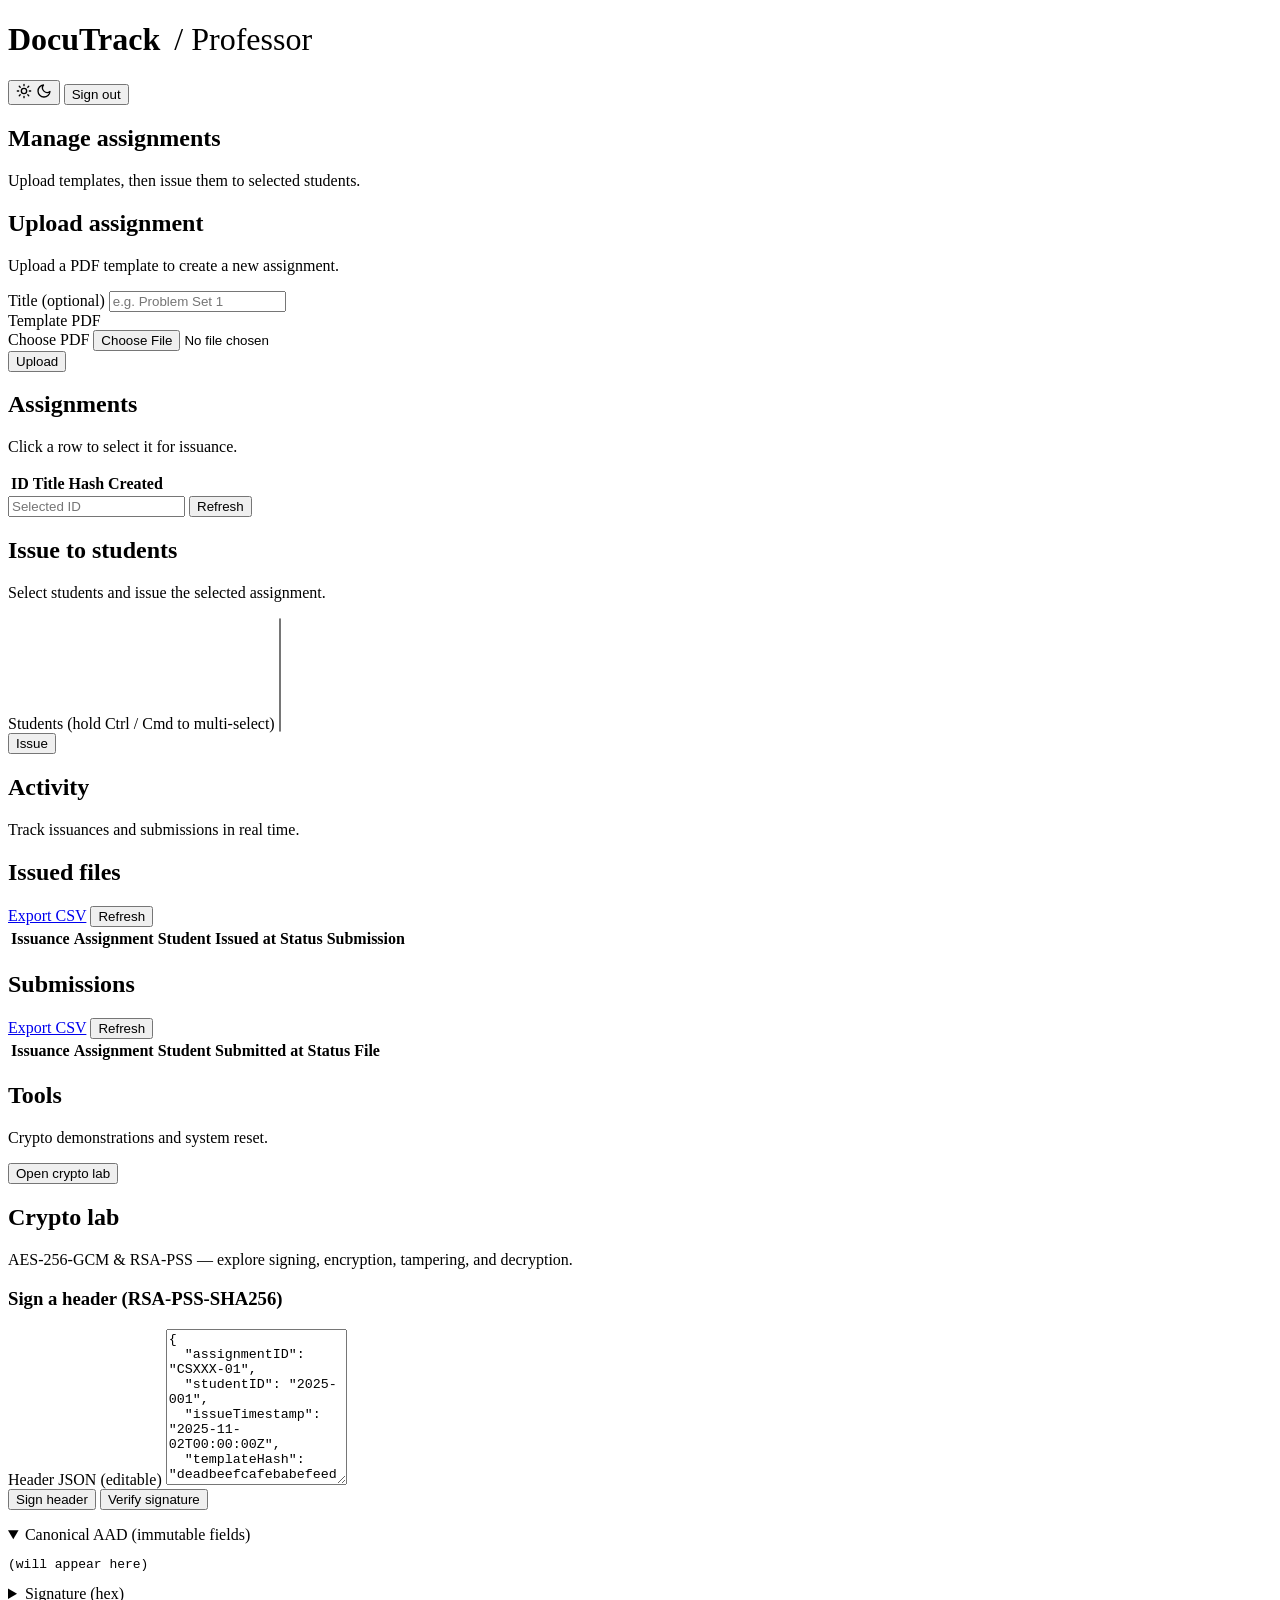
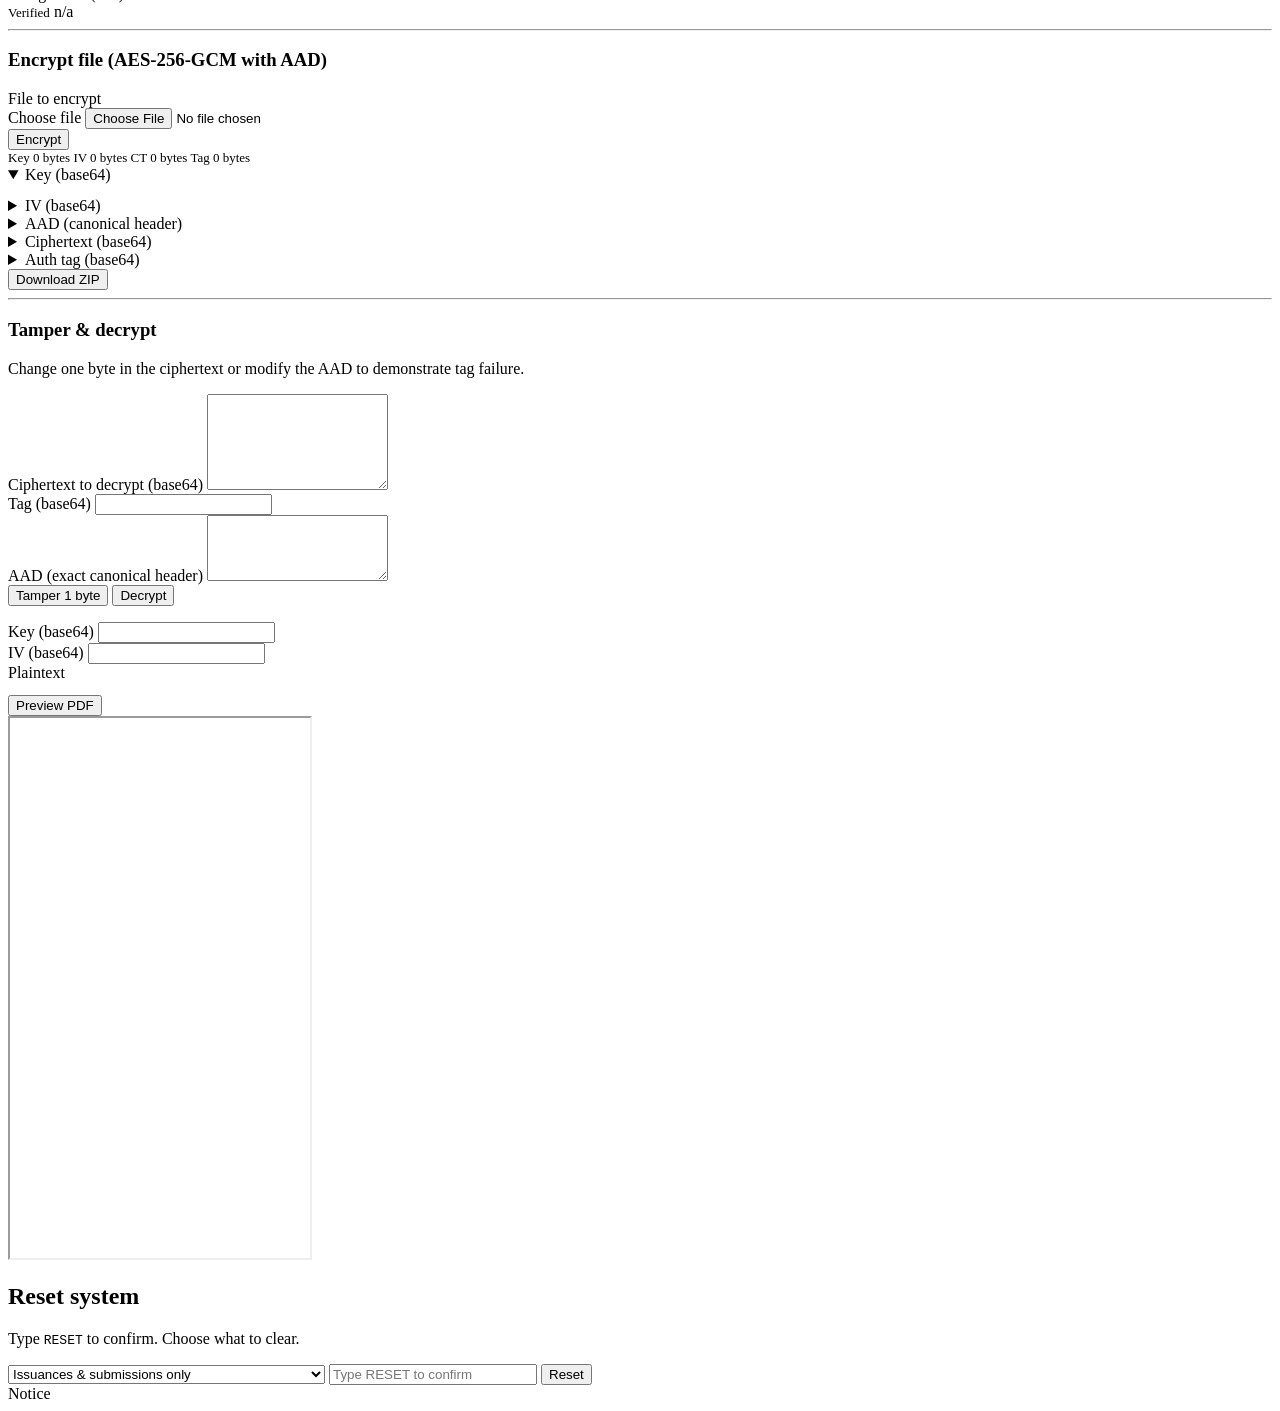
==== web/professor.html @ 0c04eef3 "feat: add web client for professors and students add the landing, login, professor, and student page" ====
<!doctype html>
<html lang="en">
<head>
  <meta charset="utf-8"/>
  <meta name="viewport" content="width=device-width, initial-scale=1"/>
  <title>DocuTrack — Professor</title>
  <script>(function(){try{if(localStorage.getItem('theme')==='light')document.documentElement.setAttribute('data-theme','light');}catch(e){}})();</script>
  <link rel="stylesheet" href="/static/style.css">
</head>
<body>
  <header>
    <h1>DocuTrack <span class="muted" style="font-weight:400; margin-left:6px;">/ Professor</span></h1>
    <div class="space"></div>
    <span class="who" id="profName"></span>
    <button type="button" class="theme-toggle" data-theme-toggle aria-label="Switch to light theme">
      <svg class="icon-sun" width="16" height="16" viewBox="0 0 24 24" aria-hidden="true" fill="none" stroke="currentColor" stroke-width="2" stroke-linecap="round" stroke-linejoin="round">
        <circle cx="12" cy="12" r="4"/>
        <path d="M12 2v2M12 20v2M4.9 4.9l1.4 1.4M17.7 17.7l1.4 1.4M2 12h2M20 12h2M4.9 19.1l1.4-1.4M17.7 6.3l1.4-1.4"/>
      </svg>
      <svg class="icon-moon" width="16" height="16" viewBox="0 0 24 24" aria-hidden="true" fill="none" stroke="currentColor" stroke-width="2" stroke-linecap="round" stroke-linejoin="round">
        <path d="M21 12.8A9 9 0 1 1 11.2 3a7 7 0 0 0 9.8 9.8z"/>
      </svg>
    </button>
    <button id="logoutBtn" class="btn ghost">Sign out</button>
  </header>

  <main class="container">

    <section class="section">
      <header class="section-head">
        <div class="section-head-text">
          <h2 class="section-title">Manage assignments</h2>
          <p class="section-meta">Upload templates, then issue them to selected students.</p>
        </div>
      </header>

      <div class="grid grid-2">
        <section class="card">
          <h2>Upload assignment</h2>
          <p class="sub">Upload a PDF template to create a new assignment.</p>

          <div class="field">
            <label for="title">Title (optional)</label>
            <input type="text" id="title" placeholder="e.g. Problem Set 1"/>
          </div>
          <div class="field">
            <label>Template PDF</label>
            <div class="input-file">
              Choose PDF
              <input type="file" id="templateFile" accept="application/pdf"/>
            </div>
          </div>
          <div class="row">
            <button id="uploadBtn" class="btn">Upload</button>
          </div>
          <div id="uploadStatus" class="submit-status hidden"></div>
        </section>

        <section class="card">
          <h2>Assignments</h2>
          <p class="sub">Click a row to select it for issuance.</p>

          <div class="table-wrap">
            <table class="table" id="assignTable">
              <thead><tr><th>ID</th><th>Title</th><th>Hash</th><th>Created</th></tr></thead>
              <tbody></tbody>
            </table>
          </div>

          <div class="row">
            <input type="number" id="assignmentId" placeholder="Selected ID"/>
            <button id="refreshAssign" class="btn ghost">Refresh</button>
          </div>
        </section>
      </div>

      <section class="card">
        <h2>Issue to students</h2>
        <p class="sub">Select students and issue the selected assignment.</p>

        <div class="field">
          <label for="students">Students <span class="faint">(hold Ctrl / Cmd to multi-select)</span></label>
          <select id="students" multiple size="7"></select>
        </div>
        <div class="row">
          <button id="issueBtn" class="btn">Issue</button>
        </div>
        <div id="issueStatus" class="submit-status hidden"></div>
      </section>
    </section>

    <section class="section">
      <header class="section-head">
        <div class="section-head-text">
          <h2 class="section-title">Activity</h2>
          <p class="section-meta">Track issuances and submissions in real time.</p>
        </div>
      </header>

      <section class="card">
        <h2>Issued files</h2>
        <div class="row">
          <a id="csvIssuances" class="btn ghost" href="#" target="_blank">Export CSV</a>
          <button id="refreshIssued" class="btn ghost">Refresh</button>
        </div>

        <div class="table-wrap">
          <table class="table" id="issuedTable">
            <thead>
              <tr><th>Issuance</th><th>Assignment</th><th>Student</th><th>Issued at</th><th>Status</th><th>Submission</th></tr>
            </thead>
            <tbody></tbody>
          </table>
        </div>
      </section>

      <section class="card">
        <h2>Submissions</h2>
        <div class="row">
          <a id="csvSubs" class="btn ghost" href="#" target="_blank">Export CSV</a>
          <button id="refreshSubs" class="btn ghost">Refresh</button>
        </div>

        <div class="table-wrap">
          <table class="table" id="subsTable">
            <thead>
              <tr><th>Issuance</th><th>Assignment</th><th>Student</th><th>Submitted at</th><th>Status</th><th>File</th></tr>
            </thead>
            <tbody></tbody>
          </table>
        </div>
      </section>
    </section>

    <section class="section muted">
      <header class="section-head">
        <div class="section-head-text">
          <h2 class="section-title">Tools</h2>
          <p class="section-meta">Crypto demonstrations and system reset.</p>
        </div>
        <button class="btn secondary" id="openCryptoLab">Open crypto lab</button>
      </header>

      <section id="cryptoLab" class="card hidden">
      <h2>Crypto lab</h2>
      <p class="sub">AES-256-GCM &amp; RSA-PSS — explore signing, encryption, tampering, and decryption.</p>

      <h3>Sign a header (RSA-PSS-SHA256)</h3>
      <div class="grid grid-2">
        <div>
          <div class="field">
            <label>Header JSON (editable)</label>
            <textarea id="lab_hdr" rows="10" class="lab-input">
{
  "assignmentID": "CSXXX-01",
  "studentID": "2025-001",
  "issueTimestamp": "2025-11-02T00:00:00Z",
  "templateHash": "deadbeefcafebabefeedface1234567890abcdef",
  "algorithm": "AES-256-GCM + RSA-PSS-SHA256"
}
            </textarea>
          </div>
          <div class="row">
            <button class="btn" id="lab_btnSign">Sign header</button>
            <button class="btn ghost" id="lab_btnVerify">Verify signature</button>
          </div>
          <p id="lab_signMsg" class="muted mt-6"></p>
        </div>
        <div>
          <details open>
            <summary>Canonical AAD (immutable fields)</summary>
            <pre id="lab_aad" class="lab-pre pre-clip">(will appear here)</pre>
          </details>
          <details>
            <summary>Signature (hex)</summary>
            <pre id="lab_sig" class="lab-pre pre-clip">(will appear here)</pre>
          </details>
          <div class="mt-12 row">
            <span class="muted" style="font-size:13px;">Verified</span>
            <span id="lab_verified" class="badge">n/a</span>
          </div>
        </div>
      </div>

      <hr class="lab-hr"/>

      <h3>Encrypt file (AES-256-GCM with AAD)</h3>
      <div class="grid grid-2">
        <div>
          <div class="field">
            <label>File to encrypt</label>
            <div class="input-file">
              Choose file
              <input id="lab_file" type="file"/>
            </div>
          </div>
          <div class="row">
            <button class="btn" id="lab_btnEncrypt">Encrypt</button>
          </div>
          <div class="row mt-12" style="font-size:13px;">
            <span class="muted">Key</span> <span id="lab_keyLen" class="badge">0 bytes</span>
            <span class="muted">IV</span>  <span id="lab_ivLen"  class="badge">0 bytes</span>
            <span class="muted">CT</span>  <span id="lab_ctLen"  class="badge">0 bytes</span>
            <span class="muted">Tag</span> <span id="lab_tagLen" class="badge">0 bytes</span>
          </div>
        </div>
        <div>
          <details open>
            <summary>Key (base64)</summary>
            <pre id="lab_key" class="lab-pre pre-clip"></pre>
          </details>
          <details>
            <summary>IV (base64)</summary>
            <pre id="lab_iv" class="lab-pre pre-clip"></pre>
          </details>
          <details>
            <summary>AAD (canonical header)</summary>
            <pre id="lab_aad2" class="lab-pre pre-clip"></pre>
          </details>
        </div>
      </div>

      <div class="grid grid-2 mt-12">
        <details>
          <summary>Ciphertext (base64)</summary>
          <pre id="lab_ct" class="lab-pre pre-clip"></pre>
        </details>
        <details>
          <summary>Auth tag (base64)</summary>
          <pre id="lab_tag" class="lab-pre pre-clip"></pre>
        </details>
      </div>

      <div class="row mt-12">
        <button class="btn ghost" id="lab_btnDownloadZip">Download ZIP</button>
        <span id="lab_zipInfo" class="muted" style="font-size:13px;"></span>
      </div>

      <hr class="lab-hr"/>

      <h3>Tamper &amp; decrypt</h3>
      <p class="sub">Change one byte in the ciphertext or modify the AAD to demonstrate tag failure.</p>
      <div class="grid grid-2">
        <div>
          <div class="field">
            <label>Ciphertext to decrypt (base64)</label>
            <textarea id="lab_ctIn" rows="6" class="lab-input"></textarea>
          </div>
          <div class="field">
            <label>Tag (base64)</label>
            <input id="lab_tagIn" class="lab-input"/>
          </div>
          <div class="field">
            <label>AAD (exact canonical header)</label>
            <textarea id="lab_aadIn" rows="4" class="lab-input"></textarea>
          </div>
          <div class="row">
            <button class="btn warn" id="lab_btnTamper">Tamper 1 byte</button>
            <button class="btn" id="lab_btnDecrypt">Decrypt</button>
          </div>
          <p id="lab_decMsg" class="mt-6"></p>
        </div>
        <div>
          <div class="field">
            <label>Key (base64)</label>
            <input id="lab_keyIn" class="lab-input"/>
          </div>
          <div class="field">
            <label>IV (base64)</label>
            <input id="lab_ivIn" class="lab-input"/>
          </div>
          <div class="field">
            <label>Plaintext</label>
            <pre id="lab_pt" class="lab-pre"></pre>
          </div>
          <div class="row">
            <button class="btn ghost" id="lab_btnPreview">Preview PDF</button>
          </div>
          <iframe id="lab_preview" class="viewer mt-12" style="height: 60vh;"></iframe>
        </div>
      </div>
    </section>

      <section class="card" id="resetCard">
        <h2>Reset system</h2>
        <p class="sub">Type <code>RESET</code> to confirm. Choose what to clear.</p>

        <div class="row">
          <select id="resetScope" style="flex:1; min-width: 260px;">
            <option value="issuances" selected>Issuances &amp; submissions only</option>
            <option value="all">Everything (also deletes assignments / templates)</option>
          </select>
          <input id="resetConfirm" placeholder="Type RESET to confirm" style="flex:1; min-width: 200px;"/>
          <button id="resetBtn" class="btn danger">Reset</button>
        </div>
        <div id="resetStatus" class="submit-status hidden"></div>
      </section>
    </section>

  </main>

  <div id="toast" class="toast hide">
    <div class="title">Notice</div>
    <div class="msg" id="toastMsg"></div>
  </div>

  <script src="/static/script.js"></script>
  <script>
    ensureAuth('professor');
    document.getElementById('profName').textContent = localStorage.getItem('name') || '';
    document.getElementById('logoutBtn').onclick = logout;

    function toast(msg){
      const t = document.getElementById('toast');
      document.getElementById('toastMsg').textContent = msg;
      t.classList.remove('hide');
      setTimeout(()=>t.classList.add('hide'), 2400);
    }

    /* ===== Upload ===== */
    document.getElementById('uploadBtn').onclick = async ()=>{
      const fd = new FormData();
      fd.append('title', document.getElementById('title').value || '');
      const file = document.getElementById('templateFile').files[0];
      if(!file){ toast('Pick a PDF first.'); return; }
      fd.append('file', file);

      const url = new URL('/prof/assignments/upload', window.location.origin);
      const res = await fetch(url, { method:'POST', headers: authHeaders(), body: fd });
      const data = await res.json();
      const box = document.getElementById('uploadStatus');
      box.className = 'submit-status';

      if (res.ok) {
        box.classList.add('submit-ok');
        box.innerHTML = `Assignment uploaded — <strong>${escapeHtml(data.title)}</strong> (#${escapeHtml(data.assignment_id)})`;
      } else {
        box.classList.add('submit-bad');
        box.textContent = 'Upload failed.';
      }
      box.classList.remove('hidden');
      if(res.ok){ toast('Assignment uploaded.'); loadAssignments(); }
    };

    /* ===== Load Assignments ===== */
    async function loadAssignments(){
      const rows = await api('/prof/assignments');
      const tb = document.querySelector('#assignTable tbody');
      tb.innerHTML = '';
      if (!rows.length) {
        tb.innerHTML = `<tr><td colspan="4" class="table-empty">No assignments yet.</td></tr>`;
        return;
      }
      rows.forEach(r=>{
        const tr = document.createElement('tr');
        tr.innerHTML = `<td>${escapeHtml(r.id)}</td><td>${escapeHtml(r.title)}</td><td class="mono muted">${escapeHtml(r.template_hash.slice(0,16))}…</td><td>${escapeHtml(prettyTime(r.created_at))}</td>`;
        tr.style.cursor = 'pointer';
        tr.onclick = ()=>{ document.getElementById('assignmentId').value = r.id; toast('Selected assignment #' + r.id); };
        tb.appendChild(tr);
      });
    }
    document.getElementById('refreshAssign').onclick = loadAssignments;
    loadAssignments();

    /* ===== Students list ===== */
    async function loadStudents(){
      const s = document.getElementById('students');
      const rows = await api('/users/students');
      s.innerHTML = '';
      rows.forEach(u=>{
        const opt = document.createElement('option');
        opt.value = u.id; opt.textContent = `${u.name} — ${u.email}`;
        s.appendChild(opt);
      });
    }
    loadStudents();

    /* ===== Issue ===== */
    document.getElementById('issueBtn').onclick = async ()=>{
      const aid = Number(document.getElementById('assignmentId').value);
      const ids = [...document.getElementById('students').options].filter(o=>o.selected).map(o=>Number(o.value));
      if(!aid || !ids.length){ toast('Pick assignment and at least one student.'); return; }
      const res = await api('/prof/assignments/issue', 'POST', { assignment_id: aid, student_ids: ids });
      const box = document.getElementById('issueStatus');
      box.className = 'submit-status submit-ok';
      box.innerHTML = `Issued assignment #${aid} to ${ids.length} student${ids.length === 1 ? '' : 's'}.`;
      box.classList.remove('hidden');
      toast(`Issued to ${ids.length} student(s).`);
      loadIssued();
    };

    /* ===== Badge helper ===== */
    function badge(status){
      const s = (status||'').toLowerCase();
      const cls = {issued:'issued',downloaded:'downloaded',decrypted:'decrypted',submitted:'submitted',tampered:'tampered'}[s] || 'issued';
      return `<span class="badge ${cls}">${status}</span>`;
    }

    /* ===== Issuances ===== */
    async function loadIssued(){
      const rows = await api('/prof/issuances');
      const tb = document.querySelector('#issuedTable tbody');
      tb.innerHTML = '';
      if (!rows.length) {
        tb.innerHTML = `<tr><td colspan="6" class="table-empty">No issuances yet.</td></tr>`;
      } else {
        rows.forEach(r=>{
          const sub = r.submission || {};
          tb.innerHTML += `
            <tr>
              <td>${escapeHtml(r.issuance_id)}</td>
              <td>#${escapeHtml(r.assignment_id)} — ${escapeHtml(r.assignment_title)}</td>
              <td>${escapeHtml(r.student.name)}<span class="secondary-text">${escapeHtml(r.student.email)}</span></td>
              <td>${escapeHtml(prettyTime(r.issued_at))}</td>
              <td>${badge(r.status)}</td>
              <td>${sub.status ? badge(sub.status) : '—'}${sub.submitted_at ? `<span class="secondary-text">${escapeHtml(prettyTime(sub.submitted_at))}</span>` : ''}</td>
            </tr>`;
        });
      }
      const token = localStorage.getItem('token')||'';
      document.getElementById('csvIssuances').href = makeUrl('/prof/issuances/csv') + '?token=' + encodeURIComponent(token);
    }
    document.getElementById('refreshIssued').onclick = loadIssued;
    loadIssued();

    /* ===== Submissions ===== */
    async function loadSubs(){
      const rows = await api('/prof/submissions');
      const tb = document.querySelector('#subsTable tbody');
      tb.innerHTML = '';
      if (!rows.length) {
        tb.innerHTML = `<tr><td colspan="6" class="table-empty">No submissions yet.</td></tr>`;
      } else {
        rows.forEach(r=>{
          tb.innerHTML += `
            <tr>
              <td>${escapeHtml(r.issuance_id || '—')}</td>
              <td>#${escapeHtml(r.assignment_id || '—')} — ${escapeHtml(r.assignment_title || '—')}</td>
              <td>${escapeHtml(r.student.name)}<span class="secondary-text">${escapeHtml(r.student.email)}</span></td>
              <td>${escapeHtml(prettyTime(r.submitted_at))}</td>
              <td>${badge(r.status)}</td>
              <td>${escapeHtml(r.file || '—')}</td>
            </tr>`;
        });
      }
      const token = localStorage.getItem('token')||'';
      document.getElementById('csvSubs').href = makeUrl('/prof/submissions/csv') + '?token=' + encodeURIComponent(token);
    }
    document.getElementById('refreshSubs').onclick = loadSubs;
    loadSubs();

    /* ===== Reset ===== */
    document.getElementById('resetBtn').onclick = async () => {
      const scope = document.getElementById('resetScope').value;
      const confirmTxt = document.getElementById('resetConfirm').value.trim();
      const box = document.getElementById('resetStatus');
      if (confirmTxt !== 'RESET') { alert('Please type RESET to confirm.'); return; }

      const resetBtn = document.getElementById('resetBtn');
      resetBtn.disabled = true;
      box.className = 'submit-status';
      box.textContent = 'Resetting system…';
      box.classList.remove('hidden');

      try {
        const token = localStorage.getItem('token') || '';
        const res = await fetch(makeUrl('/admin/reset') + '?token=' + encodeURIComponent(token), {
          method: 'POST',
          headers: { 'Content-Type': 'application/json' },
          body: JSON.stringify({ confirm: 'RESET', scope })
        });
        if (res.ok) { box.classList.add('submit-ok'); box.textContent = 'System reset completed.'; }
        else         { box.classList.add('submit-bad'); box.textContent = 'System reset failed.'; }
      } catch (e) {
        box.classList.add('submit-bad');
        box.textContent = 'Reset error: ' + (e?.message || 'Unknown error');
      } finally {
        resetBtn.disabled = false;
      }
    };

    /* ===== Crypto Lab toggle ===== */
    window.addEventListener('DOMContentLoaded', () => {
      const btn = document.getElementById('openCryptoLab');
      const lab = document.getElementById('cryptoLab');
      if (btn && lab) {
        btn.addEventListener('click', () => {
          lab.classList.toggle('hidden');
          btn.textContent = lab.classList.contains('hidden') ? 'Open crypto lab' : 'Close crypto lab';
          if (!lab.classList.contains('hidden')) lab.scrollIntoView({ behavior:'smooth', block:'start' });
        });
      }
    });

    /* ===== Crypto Lab logic ===== */
    const LAB = { lastPreviewUrl: null, ptB64: null };
    function revokePreviewUrl(){ if (LAB.lastPreviewUrl){ URL.revokeObjectURL(LAB.lastPreviewUrl); LAB.lastPreviewUrl = null; } }
    window.addEventListener('beforeunload', revokePreviewUrl);

    function b64ByteLen(b64){ const pad = b64.endsWith('==') ? 2 : b64.endsWith('=') ? 1 : 0; return Math.floor(b64.length * 3/4) - pad; }
    const $ = id => document.getElementById(id);
    function setText(id, txt=""){ const el=$(id); if(el) el.textContent = txt ?? ""; }
    const b64ToBytes = b64 => Uint8Array.from(atob(b64), c => c.charCodeAt(0));
    const bytesToB64 = u8 => { let s=""; u8.forEach(b=>s+=String.fromCharCode(b)); return btoa(s); };
    const tamperB64  = b64 => { const a=b64ToBytes(b64); if(a.length) a[0]^=1; return bytesToB64(a); };

    $('lab_btnSign')?.addEventListener('click', async ()=>{
      const fd = new FormData(); fd.append('header_json', $('lab_hdr').value);
      const r = await fetch('/api/demo/sign-header', { method:'POST', headers: authHeaders(), body:fd });
      const j = await r.json();
      setText('lab_aad', j.canonicalAAD); setText('lab_sig', j.signatureHex);
      $('lab_verified').textContent = j.verified ? 'true' : 'false';
      $('lab_verified').className = j.verified ? 'badge ok' : 'badge bad';
      setText('lab_signMsg', 'Header signed using RSA-PSS (SHA-256).');
    });

    $('lab_btnVerify')?.addEventListener('click', async ()=>{
      const sigHex = $('lab_sig').textContent.trim();
      if (!sigHex || sigHex.startsWith('(will appear here)')) {
        $('lab_signMsg').textContent = 'Sign the header first.';
        $('lab_verified').textContent = 'false'; $('lab_verified').className = 'badge bad'; return;
      }
      const fd = new FormData(); fd.append('header_json', $('lab_hdr').value); fd.append('signatureHex', sigHex);
      try {
        const r = await fetch('/api/demo/verify-header', { method:'POST', headers: authHeaders(), body:fd });
        const j = await r.json();
        $('lab_aad').textContent = j.canonicalAAD || '(no AAD)';
        $('lab_verified').textContent = j.verified ? 'true' : 'false';
        $('lab_verified').className = j.verified ? 'badge ok' : 'badge bad';
        $('lab_signMsg').textContent = 'Verification complete.';
      } catch { $('lab_signMsg').textContent = 'Verification failed.'; $('lab_verified').textContent = 'false'; $('lab_verified').className = 'badge bad'; }
    });

    let lab_lastZipB64 = null;

    $('lab_btnEncrypt')?.addEventListener('click', async ()=>{
      const f = $('lab_file').files[0]; if(!f){ alert('Choose a file'); return; }
      $('lab_btnEncrypt').disabled = true;
      try {
        const fd = new FormData(); fd.append('header_json', $('lab_hdr').value); fd.append('file', f);
        const r = await fetch('/api/demo/aes-gcm-encrypt', { method:'POST', headers: authHeaders(), body:fd });
        if(!r.ok){ alert('Encrypt failed'); return; }
        const j = await r.json();
        $('lab_key').textContent  = clip(j.keyB64);  $('lab_iv').textContent   = clip(j.ivB64);
        $('lab_aad2').textContent = j.aad || '';       $('lab_ct').textContent   = clip(j.ciphertextB64, 512);
        $('lab_tag').textContent  = clip(j.tagB64);
        $('lab_keyLen').textContent = b64ByteLen(j.keyB64) + ' bytes';  $('lab_ivLen').textContent  = b64ByteLen(j.ivB64) + ' bytes';
        $('lab_ctLen').textContent  = b64ByteLen(j.ciphertextB64) + ' bytes'; $('lab_tagLen').textContent = b64ByteLen(j.tagB64) + ' bytes';
        $('lab_zipInfo').textContent = `Built ZIP for ${j.fileName} (${j.fileSize} bytes).`;
        lab_lastZipB64 = j.zipB64;
        $('lab_keyIn').value = j.keyB64; $('lab_ivIn').value  = j.ivB64;
        $('lab_ctIn').value  = j.ciphertextB64; $('lab_tagIn').value = j.tagB64; $('lab_aadIn').value = j.aad;
        LAB.ptB64 = null; revokePreviewUrl();
        $('lab_pt').textContent = ''; $('lab_preview').src = 'about:blank';
      } finally { $('lab_btnEncrypt').disabled = false; }
    });

    $('lab_btnDownloadZip')?.addEventListener('click', ()=>{
      if(!lab_lastZipB64){ alert('Encrypt first.'); return; }
      const blob = new Blob([Uint8Array.from(atob(lab_lastZipB64),(c)=>c.charCodeAt(0))], {type:'application/zip'});
      const url = URL.createObjectURL(blob);
      const a = document.createElement('a'); a.href = url; a.download = 'CryptoLab.zip'; a.click();
      setTimeout(()=>URL.revokeObjectURL(url), 500);
    });

    $('lab_btnTamper')?.addEventListener('click', ()=>{
      if(!$('lab_ctIn').value){ alert('Nothing to tamper.'); return; }
      $('lab_ctIn').value = tamperB64($('lab_ctIn').value);
      $('lab_decMsg').innerHTML = '<span class="ok">Tampered 1 byte in ciphertext.</span>';
    });

    $('lab_btnDecrypt')?.addEventListener('click', async ()=>{
      const fd = new FormData();
      fd.append('keyB64', $('lab_keyIn').value.trim()); fd.append('ivB64', $('lab_ivIn').value.trim());
      fd.append('aad', $('lab_aadIn').value); fd.append('ciphertextB64', $('lab_ctIn').value.trim());
      fd.append('tagB64', $('lab_tagIn').value.trim());
      const r = await fetch('/api/demo/aes-gcm-decrypt', { method:'POST', headers: authHeaders(), body:fd });
      if(!r.ok){
        let t = 'Decryption failed';
        try { const j = await r.json(); t = j.detail || t; } catch {}
        $('lab_decMsg').innerHTML = `<span class="bad">${t}</span>`;
        LAB.ptB64 = null; revokePreviewUrl(); $('lab_pt').textContent = ''; $('lab_preview').src = 'about:blank'; return;
      }
      const j = await r.json(); LAB.ptB64 = j.plaintextB64;
      $('lab_decMsg').innerHTML = `<span class="ok">Decryption OK.</span> Plaintext: ${j.plaintextSize} bytes.`;
      $('lab_pt').textContent = `(PDF plaintext in memory — ${j.plaintextSize} bytes)`;
    });

    $('lab_btnPreview')?.addEventListener('click', ()=>{
      if (!LAB.ptB64) { $('lab_decMsg').innerHTML = '<span class="bad">Decrypt first.</span>'; return; }
      revokePreviewUrl();
      const bin = atob(LAB.ptB64); const u8 = new Uint8Array(bin.length);
      for(let i=0;i<bin.length;i++) u8[i]=bin.charCodeAt(i);
      const blob = new Blob([u8],{type:'application/pdf'});
      LAB.lastPreviewUrl = URL.createObjectURL(blob);
      $('lab_preview').src = LAB.lastPreviewUrl;
    });
  </script>
</body>
</html>
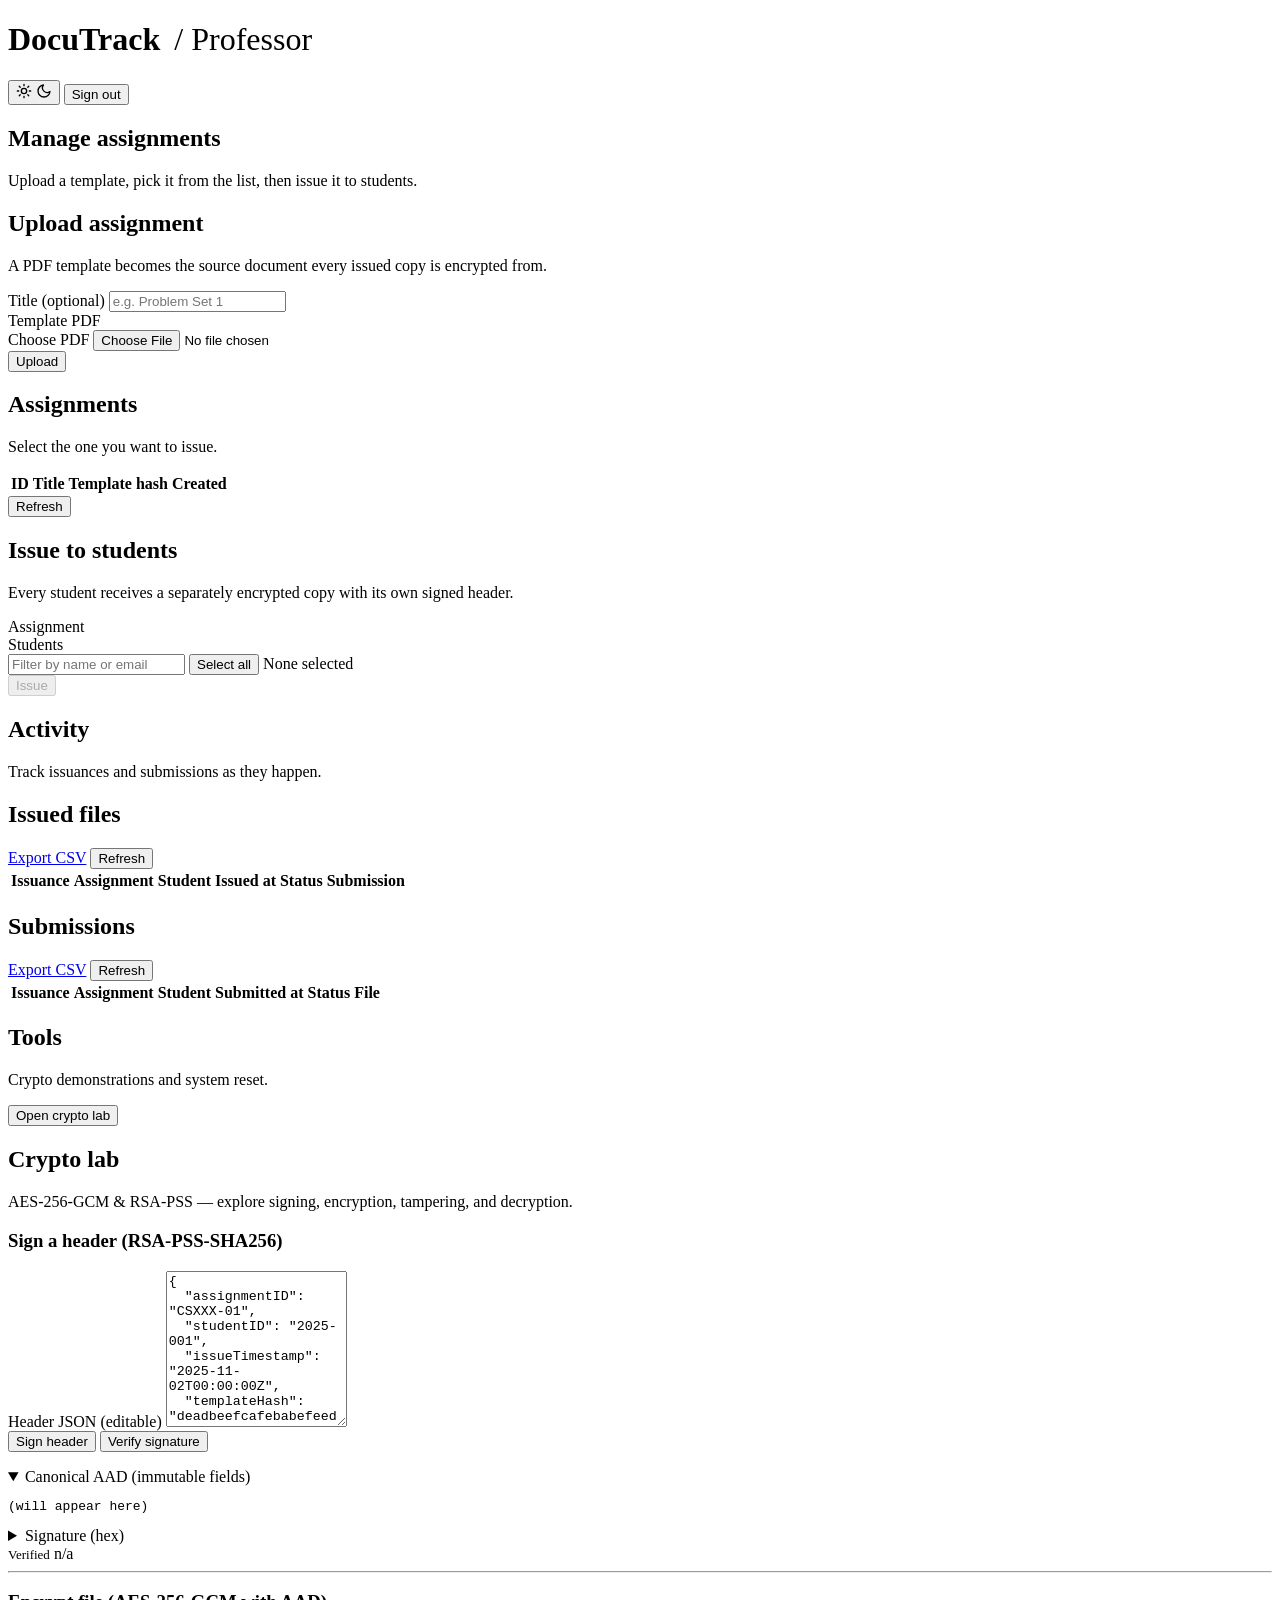
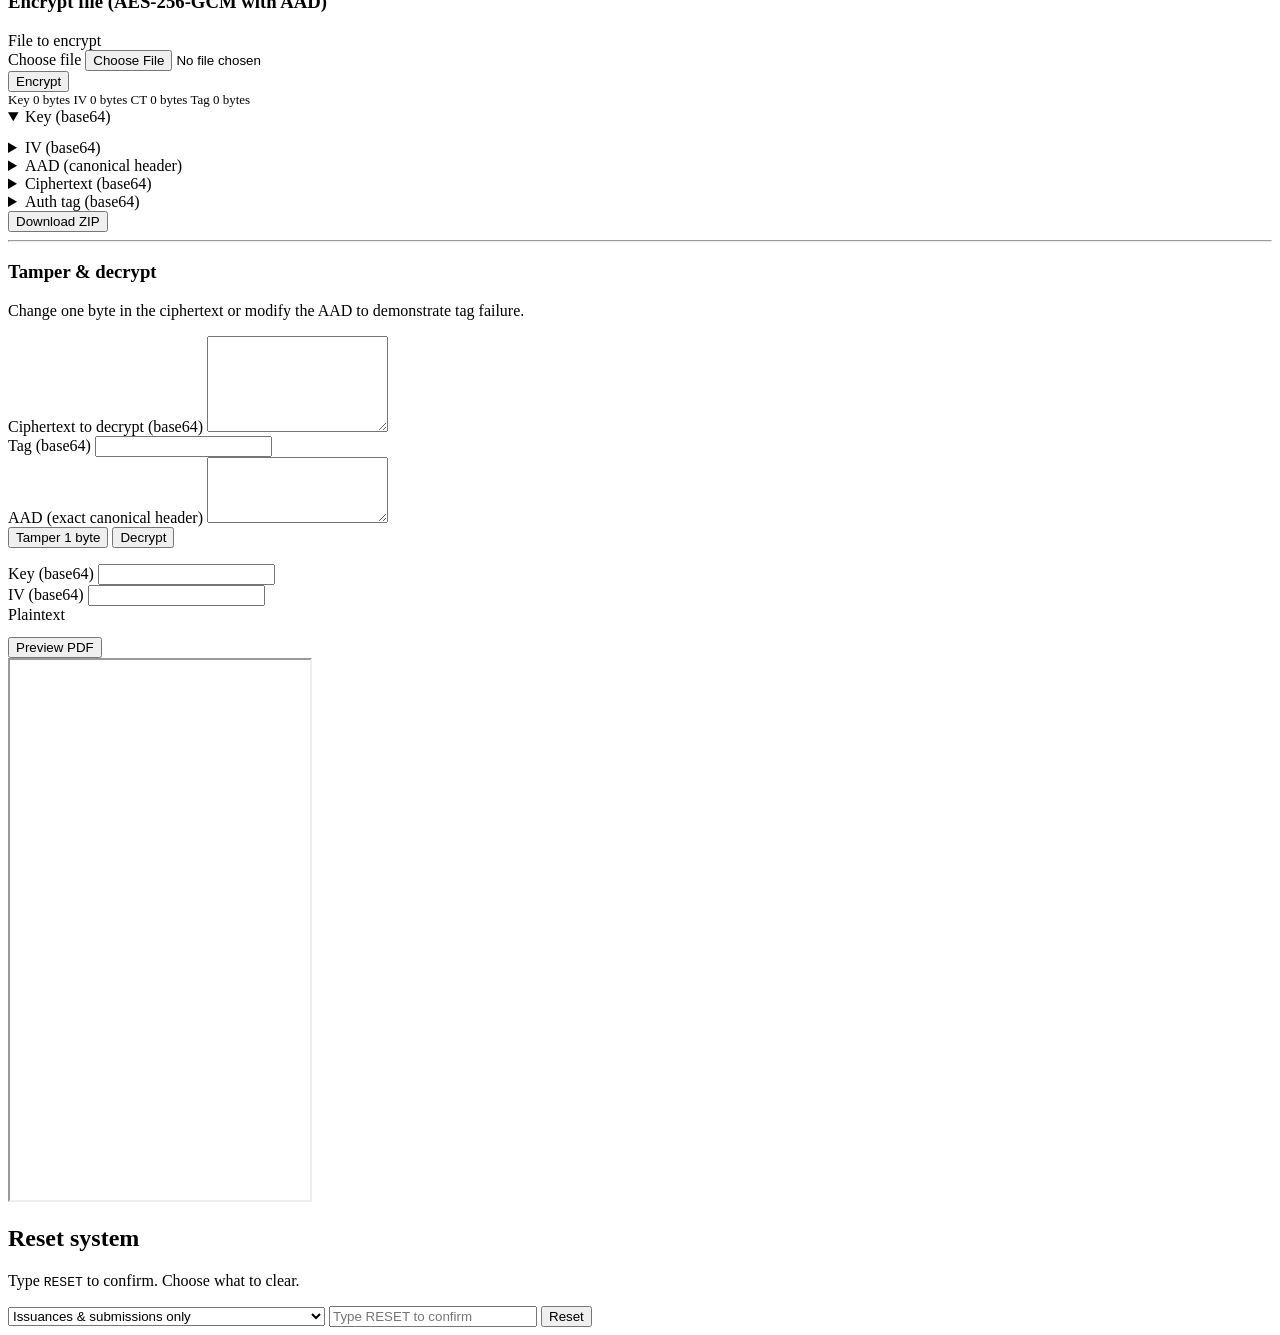
==== commit d93e6190: "feat: replace assignment ID entry and multi-select with direct selection Selecting an assignment fil" ====
--- a/web/professor.html
+++ b/web/professor.html
@@ -30,23 +30,23 @@
       <header class="section-head">
         <div class="section-head-text">
           <h2 class="section-title">Manage assignments</h2>
-          <p class="section-meta">Upload templates, then issue them to selected students.</p>
+          <p class="section-meta">Upload a template, pick it from the list, then issue it to students.</p>
         </div>
       </header>
 
       <div class="grid grid-2">
         <section class="card">
           <h2>Upload assignment</h2>
-          <p class="sub">Upload a PDF template to create a new assignment.</p>
+          <p class="sub">A PDF template becomes the source document every issued copy is encrypted from.</p>
 
           <div class="field">
             <label for="title">Title (optional)</label>
             <input type="text" id="title" placeholder="e.g. Problem Set 1"/>
           </div>
           <div class="field">
-            <label>Template PDF</label>
+            <label for="templateFile">Template PDF</label>
             <div class="input-file">
-              Choose PDF
+              <span class="file-name" data-default="Choose PDF">Choose PDF</span>
               <input type="file" id="templateFile" accept="application/pdf"/>
             </div>
           </div>
@@ -58,17 +58,16 @@
 
         <section class="card">
           <h2>Assignments</h2>
-          <p class="sub">Click a row to select it for issuance.</p>
+          <p class="sub">Select the one you want to issue.</p>
 
           <div class="table-wrap">
             <table class="table" id="assignTable">
-              <thead><tr><th>ID</th><th>Title</th><th>Hash</th><th>Created</th></tr></thead>
+              <thead><tr><th>ID</th><th>Title</th><th>Template hash</th><th>Created</th></tr></thead>
               <tbody></tbody>
             </table>
           </div>
 
           <div class="row">
-            <input type="number" id="assignmentId" placeholder="Selected ID"/>
             <button id="refreshAssign" class="btn ghost">Refresh</button>
           </div>
         </section>
@@ -76,14 +75,29 @@
 
       <section class="card">
         <h2>Issue to students</h2>
-        <p class="sub">Select students and issue the selected assignment.</p>
+        <p class="sub">Every student receives a separately encrypted copy with its own signed header.</p>
 
         <div class="field">
-          <label for="students">Students <span class="faint">(hold Ctrl / Cmd to multi-select)</span></label>
-          <select id="students" multiple size="7"></select>
-        </div>
+          <span class="form-label">Assignment</span>
+          <div id="assignChip"></div>
+        </div>
+
+        <div class="field">
+          <span class="form-label" id="studentsLabel">Students</span>
+          <div class="picker">
+            <div class="picker-bar">
+              <input type="text" class="picker-search" id="studentSearch"
+                     placeholder="Filter by name or email" aria-label="Filter students"/>
+              <button type="button" class="btn ghost sm" id="toggleAll">Select all</button>
+              <span class="picker-count" id="pickCount">None selected</span>
+            </div>
+            <div class="picker-list" id="studentList" role="group" aria-labelledby="studentsLabel"></div>
+          </div>
+        </div>
+
         <div class="row">
-          <button id="issueBtn" class="btn">Issue</button>
+          <button id="issueBtn" class="btn" disabled>Issue</button>
+          <span class="faint" id="issueHint" style="font-size:13px;"></span>
         </div>
         <div id="issueStatus" class="submit-status hidden"></div>
       </section>
@@ -93,14 +107,14 @@
       <header class="section-head">
         <div class="section-head-text">
           <h2 class="section-title">Activity</h2>
-          <p class="section-meta">Track issuances and submissions in real time.</p>
+          <p class="section-meta">Track issuances and submissions as they happen.</p>
         </div>
       </header>
 
       <section class="card">
         <h2>Issued files</h2>
         <div class="row">
-          <a id="csvIssuances" class="btn ghost" href="#" target="_blank">Export CSV</a>
+          <a id="csvIssuances" class="btn ghost" href="#" target="_blank" rel="noopener">Export CSV</a>
           <button id="refreshIssued" class="btn ghost">Refresh</button>
         </div>
 
@@ -117,7 +131,7 @@
       <section class="card">
         <h2>Submissions</h2>
         <div class="row">
-          <a id="csvSubs" class="btn ghost" href="#" target="_blank">Export CSV</a>
+          <a id="csvSubs" class="btn ghost" href="#" target="_blank" rel="noopener">Export CSV</a>
           <button id="refreshSubs" class="btn ghost">Refresh</button>
         </div>
 
@@ -149,7 +163,7 @@
       <div class="grid grid-2">
         <div>
           <div class="field">
-            <label>Header JSON (editable)</label>
+            <label for="lab_hdr">Header JSON (editable)</label>
             <textarea id="lab_hdr" rows="10" class="lab-input">
 {
   "assignmentID": "CSXXX-01",
@@ -188,9 +202,9 @@
       <div class="grid grid-2">
         <div>
           <div class="field">
-            <label>File to encrypt</label>
+            <label for="lab_file">File to encrypt</label>
             <div class="input-file">
-              Choose file
+              <span class="file-name" data-default="Choose file">Choose file</span>
               <input id="lab_file" type="file"/>
             </div>
           </div>
@@ -243,15 +257,15 @@
       <div class="grid grid-2">
         <div>
           <div class="field">
-            <label>Ciphertext to decrypt (base64)</label>
+            <label for="lab_ctIn">Ciphertext to decrypt (base64)</label>
             <textarea id="lab_ctIn" rows="6" class="lab-input"></textarea>
           </div>
           <div class="field">
-            <label>Tag (base64)</label>
+            <label for="lab_tagIn">Tag (base64)</label>
             <input id="lab_tagIn" class="lab-input"/>
           </div>
           <div class="field">
-            <label>AAD (exact canonical header)</label>
+            <label for="lab_aadIn">AAD (exact canonical header)</label>
             <textarea id="lab_aadIn" rows="4" class="lab-input"></textarea>
           </div>
           <div class="row">
@@ -262,21 +276,21 @@
         </div>
         <div>
           <div class="field">
-            <label>Key (base64)</label>
+            <label for="lab_keyIn">Key (base64)</label>
             <input id="lab_keyIn" class="lab-input"/>
           </div>
           <div class="field">
-            <label>IV (base64)</label>
+            <label for="lab_ivIn">IV (base64)</label>
             <input id="lab_ivIn" class="lab-input"/>
           </div>
           <div class="field">
-            <label>Plaintext</label>
+            <label for="lab_pt">Plaintext</label>
             <pre id="lab_pt" class="lab-pre"></pre>
           </div>
           <div class="row">
             <button class="btn ghost" id="lab_btnPreview">Preview PDF</button>
           </div>
-          <iframe id="lab_preview" class="viewer mt-12" style="height: 60vh;"></iframe>
+          <iframe id="lab_preview" class="viewer mt-12" style="height: 60vh;" title="Decrypted preview"></iframe>
         </div>
       </div>
     </section>
@@ -286,11 +300,11 @@
         <p class="sub">Type <code>RESET</code> to confirm. Choose what to clear.</p>
 
         <div class="row">
-          <select id="resetScope" style="flex:1; min-width: 260px;">
+          <select id="resetScope" aria-label="Reset scope" style="flex:1; min-width: 260px;">
             <option value="issuances" selected>Issuances &amp; submissions only</option>
             <option value="all">Everything (also deletes assignments / templates)</option>
           </select>
-          <input id="resetConfirm" placeholder="Type RESET to confirm" style="flex:1; min-width: 200px;"/>
+          <input id="resetConfirm" aria-label="Type RESET to confirm" placeholder="Type RESET to confirm" style="flex:1; min-width: 200px;"/>
           <button id="resetBtn" class="btn danger">Reset</button>
         </div>
         <div id="resetStatus" class="submit-status hidden"></div>
@@ -298,11 +312,6 @@
     </section>
 
   </main>
-
-  <div id="toast" class="toast hide">
-    <div class="title">Notice</div>
-    <div class="msg" id="toastMsg"></div>
-  </div>
 
   <script src="/static/script.js"></script>
   <script>
@@ -310,103 +319,289 @@
     document.getElementById('profName').textContent = localStorage.getItem('name') || '';
     document.getElementById('logoutBtn').onclick = logout;
 
-    function toast(msg){
-      const t = document.getElementById('toast');
-      document.getElementById('toastMsg').textContent = msg;
-      t.classList.remove('hide');
-      setTimeout(()=>t.classList.add('hide'), 2400);
+    // Selection is held here, not read back out of an input the user typed into.
+    const SEL = { assignment: null, students: new Set(), roster: [] };
+
+    /* ===== Upload ===== */
+    document.getElementById('uploadBtn').onclick = async (ev) => {
+      const input = document.getElementById('templateFile');
+      const file = input.files[0];
+      const box = document.getElementById('uploadStatus');
+
+      if (!file) {
+        input.closest('.input-file').setAttribute('aria-invalid', 'true');
+        toast('Choose a PDF template first.', 'bad');
+        return;
+      }
+
+      await withBusy(ev.currentTarget, 'Uploading', async () => {
+        const fd = new FormData();
+        fd.append('title', document.getElementById('title').value || '');
+        fd.append('file', file);
+
+        box.className = 'submit-status';
+        try {
+          const data = await apiForm('/prof/assignments/upload', fd);
+          box.classList.add('submit-ok');
+          box.innerHTML = `Uploaded <strong>${escapeHtml(data.title)}</strong> as assignment #${escapeHtml(data.assignment_id)}, and selected it for issuing.`;
+          box.classList.remove('hidden');
+
+          document.getElementById('title').value = '';
+          input.value = '';
+          input.dispatchEvent(new Event('change'));
+
+          toast('Assignment uploaded.', 'ok');
+          await loadAssignments(data.assignment_id);
+        } catch (e) {
+          box.classList.add('submit-bad');
+          box.textContent = e.message;
+          box.classList.remove('hidden');
+          toast('Upload failed.', 'bad');
+        }
+      });
+    };
+
+    /* ===== Assignments ===== */
+    const assignBody = document.querySelector('#assignTable tbody');
+
+    async function loadAssignments(selectId) {
+      tableSkeleton(assignBody, 4);
+      try {
+        const rows = await api('/prof/assignments');
+        tableReady(assignBody);
+
+        if (!rows.length) {
+          tableState(assignBody, 4, {
+            title: 'No assignments yet',
+            hint: 'Upload a PDF template on the left. It becomes the source document for every encrypted copy you issue.'
+          });
+          setAssignment(null);
+          return;
+        }
+
+        assignBody.innerHTML = '';
+        rows.forEach((r) => {
+          const tr = document.createElement('tr');
+          tr.className = 'selectable';
+          tr.tabIndex = 0;
+          tr.dataset.id = r.id;
+          tr.dataset.title = r.title;
+          tr.setAttribute('aria-selected', 'false');
+          tr.innerHTML =
+            `<td>${escapeHtml(r.id)}</td>` +
+            `<td>${escapeHtml(r.title)}</td>` +
+            `<td class="mono muted">${escapeHtml(r.template_hash.slice(0, 16))}…</td>` +
+            `<td>${escapeHtml(prettyTime(r.created_at))}</td>`;
+          assignBody.appendChild(tr);
+        });
+
+        // Keep the current selection if it still exists, else honour the caller.
+        const keep = selectId != null ? selectId
+                   : (SEL.assignment ? SEL.assignment.id : null);
+        const match = rows.find((r) => String(r.id) === String(keep));
+        setAssignment(match ? { id: match.id, title: match.title } : null);
+      } catch (e) {
+        tableState(assignBody, 4, {
+          title: "Couldn't load assignments",
+          hint: escapeHtml(e.message),
+          kind: 'bad'
+        });
+      }
     }
 
-    /* ===== Upload ===== */
-    document.getElementById('uploadBtn').onclick = async ()=>{
-      const fd = new FormData();
-      fd.append('title', document.getElementById('title').value || '');
-      const file = document.getElementById('templateFile').files[0];
-      if(!file){ toast('Pick a PDF first.'); return; }
-      fd.append('file', file);
-
-      const url = new URL('/prof/assignments/upload', window.location.origin);
-      const res = await fetch(url, { method:'POST', headers: authHeaders(), body: fd });
-      const data = await res.json();
-      const box = document.getElementById('uploadStatus');
-      box.className = 'submit-status';
-
-      if (res.ok) {
-        box.classList.add('submit-ok');
-        box.innerHTML = `Assignment uploaded — <strong>${escapeHtml(data.title)}</strong> (#${escapeHtml(data.assignment_id)})`;
+    function selectFromRow(tr) {
+      setAssignment({ id: Number(tr.dataset.id), title: tr.dataset.title });
+    }
+
+    assignBody.addEventListener('click', (ev) => {
+      const tr = ev.target.closest('tr.selectable');
+      if (tr) selectFromRow(tr);
+    });
+
+    assignBody.addEventListener('keydown', (ev) => {
+      if (ev.key !== 'Enter' && ev.key !== ' ') return;
+      const tr = ev.target.closest('tr.selectable');
+      if (!tr) return;
+      ev.preventDefault();
+      selectFromRow(tr);
+    });
+
+    function setAssignment(value) {
+      SEL.assignment = value;
+
+      assignBody.querySelectorAll('tr.selectable').forEach((tr) => {
+        tr.setAttribute('aria-selected', String(value != null && String(tr.dataset.id) === String(value.id)));
+      });
+
+      const chip = document.getElementById('assignChip');
+      if (!value) {
+        chip.innerHTML = '<span class="chip-empty">No assignment selected</span>';
       } else {
-        box.classList.add('submit-bad');
-        box.textContent = 'Upload failed.';
-      }
-      box.classList.remove('hidden');
-      if(res.ok){ toast('Assignment uploaded.'); loadAssignments(); }
+        chip.innerHTML =
+          `<span class="chip">
+             <span class="chip-text">#${escapeHtml(value.id)} — ${escapeHtml(value.title)}</span>
+             <button type="button" class="chip-clear" id="clearAssign" aria-label="Clear selected assignment">×</button>
+           </span>`;
+        document.getElementById('clearAssign').onclick = () => setAssignment(null);
+      }
+
+      updateIssueGate();
+    }
+
+    document.getElementById('refreshAssign').onclick = () => loadAssignments();
+
+    /* ===== Student picker ===== */
+    const studentList = document.getElementById('studentList');
+
+    async function loadStudents() {
+      studentList.innerHTML = '<div class="picker-none"><span class="skel w-60"></span></div>';
+      try {
+        SEL.roster = await api('/users/students');
+        renderStudents();
+      } catch (e) {
+        studentList.innerHTML = `<div class="picker-none">${escapeHtml(e.message)}</div>`;
+      }
+    }
+
+    function renderStudents() {
+      const q = document.getElementById('studentSearch').value.trim().toLowerCase();
+      const shown = SEL.roster.filter((u) =>
+        !q || u.name.toLowerCase().includes(q) || u.email.toLowerCase().includes(q)
+      );
+
+      if (!SEL.roster.length) {
+        studentList.innerHTML = '<div class="picker-none">No students are registered yet.</div>';
+      } else if (!shown.length) {
+        studentList.innerHTML = `<div class="picker-none">No student matches “${escapeHtml(q)}”.</div>`;
+      } else {
+        studentList.innerHTML = shown.map((u) => `
+          <label class="picker-opt">
+            <input type="checkbox" value="${escapeHtml(u.id)}"${SEL.students.has(u.id) ? ' checked' : ''}/>
+            <span class="picker-name">${escapeHtml(u.name)}</span>
+            <span class="picker-email">${escapeHtml(u.email)}</span>
+          </label>`).join('');
+      }
+
+      updateIssueGate();
+    }
+
+    studentList.addEventListener('change', (ev) => {
+      const box = ev.target;
+      if (box.type !== 'checkbox') return;
+      const id = Number(box.value);
+      if (box.checked) SEL.students.add(id);
+      else SEL.students.delete(id);
+      updateIssueGate();
+    });
+
+    document.getElementById('studentSearch').addEventListener('input', renderStudents);
+
+    document.getElementById('toggleAll').onclick = () => {
+      const q = document.getElementById('studentSearch').value.trim().toLowerCase();
+      const shown = SEL.roster.filter((u) =>
+        !q || u.name.toLowerCase().includes(q) || u.email.toLowerCase().includes(q)
+      );
+      const allOn = shown.length > 0 && shown.every((u) => SEL.students.has(u.id));
+      shown.forEach((u) => allOn ? SEL.students.delete(u.id) : SEL.students.add(u.id));
+      renderStudents();
     };
 
-    /* ===== Load Assignments ===== */
-    async function loadAssignments(){
-      const rows = await api('/prof/assignments');
-      const tb = document.querySelector('#assignTable tbody');
-      tb.innerHTML = '';
-      if (!rows.length) {
-        tb.innerHTML = `<tr><td colspan="4" class="table-empty">No assignments yet.</td></tr>`;
-        return;
-      }
-      rows.forEach(r=>{
-        const tr = document.createElement('tr');
-        tr.innerHTML = `<td>${escapeHtml(r.id)}</td><td>${escapeHtml(r.title)}</td><td class="mono muted">${escapeHtml(r.template_hash.slice(0,16))}…</td><td>${escapeHtml(prettyTime(r.created_at))}</td>`;
-        tr.style.cursor = 'pointer';
-        tr.onclick = ()=>{ document.getElementById('assignmentId').value = r.id; toast('Selected assignment #' + r.id); };
-        tb.appendChild(tr);
+    /* ===== Issue gating =====
+       The button says why it is disabled instead of failing on click. */
+    function updateIssueGate() {
+      const btn   = document.getElementById('issueBtn');
+      const hint  = document.getElementById('issueHint');
+      const count = SEL.students.size;
+
+      document.getElementById('pickCount').textContent =
+        count ? `${count} selected` : 'None selected';
+
+      const toggle = document.getElementById('toggleAll');
+      const q = document.getElementById('studentSearch').value.trim().toLowerCase();
+      const shown = SEL.roster.filter((u) =>
+        !q || u.name.toLowerCase().includes(q) || u.email.toLowerCase().includes(q)
+      );
+      toggle.textContent = shown.length && shown.every((u) => SEL.students.has(u.id))
+        ? 'Clear all' : 'Select all';
+
+      if (!SEL.assignment) {
+        btn.disabled = true;
+        hint.textContent = 'Select an assignment from the list above.';
+      } else if (!count) {
+        btn.disabled = true;
+        hint.textContent = 'Select at least one student.';
+      } else {
+        btn.disabled = false;
+        hint.textContent = `Creates ${count} sealed package${count === 1 ? '' : 's'}.`;
+      }
+    }
+
+    /* ===== Issue ===== */
+    document.getElementById('issueBtn').onclick = async (ev) => {
+      if (!SEL.assignment || !SEL.students.size) return;
+
+      const aid = SEL.assignment.id;
+      const ids = [...SEL.students];
+      const box = document.getElementById('issueStatus');
+
+      await withBusy(ev.currentTarget, 'Issuing', async () => {
+        box.className = 'submit-status';
+        try {
+          const res = await api('/prof/assignments/issue', 'POST', {
+            assignment_id: aid, student_ids: ids
+          });
+          const made = (res.issued || []).length;
+
+          box.classList.add(made ? 'submit-ok' : 'submit-bad');
+          box.innerHTML = made
+            ? `Issued <strong>${escapeHtml(SEL.assignment.title)}</strong> to ${made} student${made === 1 ? '' : 's'}.`
+            : 'No packages were issued — the selected students could not be found.';
+          box.classList.remove('hidden');
+
+          if (made) {
+            toast(`Issued to ${made} student${made === 1 ? '' : 's'}.`, 'ok');
+            SEL.students.clear();
+            renderStudents();
+            loadIssued();
+          }
+        } catch (e) {
+          box.classList.add('submit-bad');
+          box.textContent = e.message;
+          box.classList.remove('hidden');
+          toast('Issue failed.', 'bad');
+        }
       });
-    }
-    document.getElementById('refreshAssign').onclick = loadAssignments;
-    loadAssignments();
-
-    /* ===== Students list ===== */
-    async function loadStudents(){
-      const s = document.getElementById('students');
-      const rows = await api('/users/students');
-      s.innerHTML = '';
-      rows.forEach(u=>{
-        const opt = document.createElement('option');
-        opt.value = u.id; opt.textContent = `${u.name} — ${u.email}`;
-        s.appendChild(opt);
-      });
-    }
-    loadStudents();
-
-    /* ===== Issue ===== */
-    document.getElementById('issueBtn').onclick = async ()=>{
-      const aid = Number(document.getElementById('assignmentId').value);
-      const ids = [...document.getElementById('students').options].filter(o=>o.selected).map(o=>Number(o.value));
-      if(!aid || !ids.length){ toast('Pick assignment and at least one student.'); return; }
-      const res = await api('/prof/assignments/issue', 'POST', { assignment_id: aid, student_ids: ids });
-      const box = document.getElementById('issueStatus');
-      box.className = 'submit-status submit-ok';
-      box.innerHTML = `Issued assignment #${aid} to ${ids.length} student${ids.length === 1 ? '' : 's'}.`;
-      box.classList.remove('hidden');
-      toast(`Issued to ${ids.length} student(s).`);
-      loadIssued();
     };
 
     /* ===== Badge helper ===== */
     function badge(status){
       const s = (status||'').toLowerCase();
-      const cls = {issued:'issued',downloaded:'downloaded',decrypted:'decrypted',submitted:'submitted',tampered:'tampered'}[s] || 'issued';
-      return `<span class="badge ${cls}">${status}</span>`;
+      const cls = {issued:'issued',downloaded:'downloaded',decrypted:'decrypted',submitted:'submitted',tampered:'tampered',accepted:'ok',duplicate:'downloaded'}[s] || 'issued';
+      return `<span class="badge ${cls}">${escapeHtml(status)}</span>`;
     }
 
     /* ===== Issuances ===== */
+    const issuedBody = document.querySelector('#issuedTable tbody');
+
     async function loadIssued(){
-      const rows = await api('/prof/issuances');
-      const tb = document.querySelector('#issuedTable tbody');
-      tb.innerHTML = '';
-      if (!rows.length) {
-        tb.innerHTML = `<tr><td colspan="6" class="table-empty">No issuances yet.</td></tr>`;
-      } else {
-        rows.forEach(r=>{
+      tableSkeleton(issuedBody, 6);
+      document.getElementById('csvIssuances').href = makeUrl('/prof/issuances/csv') + tokenParam();
+
+      try {
+        const rows = await api('/prof/issuances');
+        tableReady(issuedBody);
+
+        if (!rows.length) {
+          tableState(issuedBody, 6, {
+            title: 'Nothing issued yet',
+            hint: 'Pick an assignment and some students above. Each issuance appears here with its delivery status.'
+          });
+          return;
+        }
+
+        issuedBody.innerHTML = rows.map((r) => {
           const sub = r.submission || {};
-          tb.innerHTML += `
+          return `
             <tr>
               <td>${escapeHtml(r.issuance_id)}</td>
               <td>#${escapeHtml(r.assignment_id)} — ${escapeHtml(r.assignment_title)}</td>
@@ -415,81 +610,114 @@
               <td>${badge(r.status)}</td>
               <td>${sub.status ? badge(sub.status) : '—'}${sub.submitted_at ? `<span class="secondary-text">${escapeHtml(prettyTime(sub.submitted_at))}</span>` : ''}</td>
             </tr>`;
+        }).join('');
+      } catch (e) {
+        tableState(issuedBody, 6, {
+          title: "Couldn't load issuances",
+          hint: escapeHtml(e.message),
+          kind: 'bad'
         });
       }
-      const token = localStorage.getItem('token')||'';
-      document.getElementById('csvIssuances').href = makeUrl('/prof/issuances/csv') + '?token=' + encodeURIComponent(token);
     }
     document.getElementById('refreshIssued').onclick = loadIssued;
-    loadIssued();
 
     /* ===== Submissions ===== */
+    const subsBody = document.querySelector('#subsTable tbody');
+
     async function loadSubs(){
-      const rows = await api('/prof/submissions');
-      const tb = document.querySelector('#subsTable tbody');
-      tb.innerHTML = '';
-      if (!rows.length) {
-        tb.innerHTML = `<tr><td colspan="6" class="table-empty">No submissions yet.</td></tr>`;
-      } else {
-        rows.forEach(r=>{
-          tb.innerHTML += `
-            <tr>
-              <td>${escapeHtml(r.issuance_id || '—')}</td>
-              <td>#${escapeHtml(r.assignment_id || '—')} — ${escapeHtml(r.assignment_title || '—')}</td>
-              <td>${escapeHtml(r.student.name)}<span class="secondary-text">${escapeHtml(r.student.email)}</span></td>
-              <td>${escapeHtml(prettyTime(r.submitted_at))}</td>
-              <td>${badge(r.status)}</td>
-              <td>${escapeHtml(r.file || '—')}</td>
-            </tr>`;
+      tableSkeleton(subsBody, 6);
+      document.getElementById('csvSubs').href = makeUrl('/prof/submissions/csv') + tokenParam();
+
+      try {
+        const rows = await api('/prof/submissions');
+        tableReady(subsBody);
+
+        if (!rows.length) {
+          tableState(subsBody, 6, {
+            title: 'No submissions yet',
+            hint: 'Answers land here once students submit. Each one is checked against its signed header and hashed to catch duplicates.'
+          });
+          return;
+        }
+
+        subsBody.innerHTML = rows.map((r) => `
+          <tr>
+            <td>${escapeHtml(r.issuance_id || '—')}</td>
+            <td>#${escapeHtml(r.assignment_id || '—')} — ${escapeHtml(r.assignment_title || '—')}</td>
+            <td>${escapeHtml(r.student.name)}<span class="secondary-text">${escapeHtml(r.student.email)}</span></td>
+            <td>${escapeHtml(prettyTime(r.submitted_at))}</td>
+            <td>${badge(r.status)}</td>
+            <td class="mono">${escapeHtml(r.file || '—')}</td>
+          </tr>`).join('');
+      } catch (e) {
+        tableState(subsBody, 6, {
+          title: "Couldn't load submissions",
+          hint: escapeHtml(e.message),
+          kind: 'bad'
         });
       }
-      const token = localStorage.getItem('token')||'';
-      document.getElementById('csvSubs').href = makeUrl('/prof/submissions/csv') + '?token=' + encodeURIComponent(token);
     }
     document.getElementById('refreshSubs').onclick = loadSubs;
+
+    /* ===== Boot ===== */
+    loadAssignments();
+    loadStudents();
+    loadIssued();
     loadSubs();
 
     /* ===== Reset ===== */
-    document.getElementById('resetBtn').onclick = async () => {
+    document.getElementById('resetBtn').onclick = async (ev) => {
       const scope = document.getElementById('resetScope').value;
-      const confirmTxt = document.getElementById('resetConfirm').value.trim();
+      const field = document.getElementById('resetConfirm');
       const box = document.getElementById('resetStatus');
-      if (confirmTxt !== 'RESET') { alert('Please type RESET to confirm.'); return; }
-
-      const resetBtn = document.getElementById('resetBtn');
-      resetBtn.disabled = true;
-      box.className = 'submit-status';
-      box.textContent = 'Resetting system…';
-      box.classList.remove('hidden');
-
-      try {
-        const token = localStorage.getItem('token') || '';
-        const res = await fetch(makeUrl('/admin/reset') + '?token=' + encodeURIComponent(token), {
-          method: 'POST',
-          headers: { 'Content-Type': 'application/json' },
-          body: JSON.stringify({ confirm: 'RESET', scope })
-        });
-        if (res.ok) { box.classList.add('submit-ok'); box.textContent = 'System reset completed.'; }
-        else         { box.classList.add('submit-bad'); box.textContent = 'System reset failed.'; }
-      } catch (e) {
-        box.classList.add('submit-bad');
-        box.textContent = 'Reset error: ' + (e?.message || 'Unknown error');
-      } finally {
-        resetBtn.disabled = false;
-      }
+
+      if (field.value.trim() !== 'RESET') {
+        field.setAttribute('aria-invalid', 'true');
+        field.focus();
+        toast('Type RESET to confirm.', 'bad');
+        return;
+      }
+      field.removeAttribute('aria-invalid');
+
+      await withBusy(ev.currentTarget, 'Resetting', async () => {
+        box.className = 'submit-status';
+        box.textContent = 'Resetting system…';
+        box.classList.remove('hidden');
+
+        try {
+          const res = await fetch(makeUrl('/admin/reset') + tokenParam(), {
+            method: 'POST',
+            headers: { 'Content-Type': 'application/json' },
+            body: JSON.stringify({ confirm: 'RESET', scope })
+          });
+
+          if (res.ok) {
+            box.classList.add('submit-ok');
+            box.textContent = 'System reset completed.';
+            field.value = '';
+            setAssignment(null);
+            SEL.students.clear();
+            loadAssignments();
+            renderStudents();
+            loadIssued();
+            loadSubs();
+          } else {
+            box.classList.add('submit-bad');
+            box.textContent = await readError(res);
+          }
+        } catch (e) {
+          box.classList.add('submit-bad');
+          box.textContent = 'Reset error: ' + (e?.message || 'Unknown error');
+        }
+      });
     };
 
     /* ===== Crypto Lab toggle ===== */
-    window.addEventListener('DOMContentLoaded', () => {
-      const btn = document.getElementById('openCryptoLab');
+    document.getElementById('openCryptoLab').addEventListener('click', (ev) => {
       const lab = document.getElementById('cryptoLab');
-      if (btn && lab) {
-        btn.addEventListener('click', () => {
-          lab.classList.toggle('hidden');
-          btn.textContent = lab.classList.contains('hidden') ? 'Open crypto lab' : 'Close crypto lab';
-          if (!lab.classList.contains('hidden')) lab.scrollIntoView({ behavior:'smooth', block:'start' });
-        });
-      }
+      const hidden = lab.classList.toggle('hidden');
+      ev.currentTarget.textContent = hidden ? 'Open crypto lab' : 'Close crypto lab';
+      if (!hidden) lab.scrollIntoView({ behavior: 'smooth', block: 'start' });
     });
 
     /* ===== Crypto Lab logic ===== */
@@ -504,42 +732,48 @@
     const bytesToB64 = u8 => { let s=""; u8.forEach(b=>s+=String.fromCharCode(b)); return btoa(s); };
     const tamperB64  = b64 => { const a=b64ToBytes(b64); if(a.length) a[0]^=1; return bytesToB64(a); };
 
-    $('lab_btnSign')?.addEventListener('click', async ()=>{
-      const fd = new FormData(); fd.append('header_json', $('lab_hdr').value);
-      const r = await fetch('/api/demo/sign-header', { method:'POST', headers: authHeaders(), body:fd });
-      const j = await r.json();
-      setText('lab_aad', j.canonicalAAD); setText('lab_sig', j.signatureHex);
-      $('lab_verified').textContent = j.verified ? 'true' : 'false';
-      $('lab_verified').className = j.verified ? 'badge ok' : 'badge bad';
-      setText('lab_signMsg', 'Header signed using RSA-PSS (SHA-256).');
-    });
-
-    $('lab_btnVerify')?.addEventListener('click', async ()=>{
+    $('lab_btnSign')?.addEventListener('click', async (ev)=>{
+      await withBusy(ev.currentTarget, 'Signing', async () => {
+        const fd = new FormData(); fd.append('header_json', $('lab_hdr').value);
+        const r = await fetch('/api/demo/sign-header', { method:'POST', headers: authHeaders(), body:fd });
+        if (!r.ok) { setText('lab_signMsg', await readError(r)); return; }
+        const j = await r.json();
+        setText('lab_aad', j.canonicalAAD); setText('lab_sig', j.signatureHex);
+        $('lab_verified').textContent = j.verified ? 'true' : 'false';
+        $('lab_verified').className = j.verified ? 'badge ok' : 'badge bad';
+        setText('lab_signMsg', 'Header signed using RSA-PSS (SHA-256).');
+      });
+    });
+
+    $('lab_btnVerify')?.addEventListener('click', async (ev)=>{
       const sigHex = $('lab_sig').textContent.trim();
       if (!sigHex || sigHex.startsWith('(will appear here)')) {
         $('lab_signMsg').textContent = 'Sign the header first.';
         $('lab_verified').textContent = 'false'; $('lab_verified').className = 'badge bad'; return;
       }
-      const fd = new FormData(); fd.append('header_json', $('lab_hdr').value); fd.append('signatureHex', sigHex);
-      try {
-        const r = await fetch('/api/demo/verify-header', { method:'POST', headers: authHeaders(), body:fd });
-        const j = await r.json();
-        $('lab_aad').textContent = j.canonicalAAD || '(no AAD)';
-        $('lab_verified').textContent = j.verified ? 'true' : 'false';
-        $('lab_verified').className = j.verified ? 'badge ok' : 'badge bad';
-        $('lab_signMsg').textContent = 'Verification complete.';
-      } catch { $('lab_signMsg').textContent = 'Verification failed.'; $('lab_verified').textContent = 'false'; $('lab_verified').className = 'badge bad'; }
+      await withBusy(ev.currentTarget, 'Verifying', async () => {
+        const fd = new FormData(); fd.append('header_json', $('lab_hdr').value); fd.append('signatureHex', sigHex);
+        try {
+          const r = await fetch('/api/demo/verify-header', { method:'POST', headers: authHeaders(), body:fd });
+          const j = await r.json();
+          $('lab_aad').textContent = j.canonicalAAD || '(no AAD)';
+          $('lab_verified').textContent = j.verified ? 'true' : 'false';
+          $('lab_verified').className = j.verified ? 'badge ok' : 'badge bad';
+          $('lab_signMsg').textContent = 'Verification complete.';
+        } catch { $('lab_signMsg').textContent = 'Verification failed.'; $('lab_verified').textContent = 'false'; $('lab_verified').className = 'badge bad'; }
+      });
     });
 
     let lab_lastZipB64 = null;
 
-    $('lab_btnEncrypt')?.addEventListener('click', async ()=>{
-      const f = $('lab_file').files[0]; if(!f){ alert('Choose a file'); return; }
-      $('lab_btnEncrypt').disabled = true;
-      try {
+    $('lab_btnEncrypt')?.addEventListener('click', async (ev)=>{
+      const f = $('lab_file').files[0];
+      if(!f){ toast('Choose a file to encrypt.', 'bad'); return; }
+
+      await withBusy(ev.currentTarget, 'Encrypting', async () => {
         const fd = new FormData(); fd.append('header_json', $('lab_hdr').value); fd.append('file', f);
         const r = await fetch('/api/demo/aes-gcm-encrypt', { method:'POST', headers: authHeaders(), body:fd });
-        if(!r.ok){ alert('Encrypt failed'); return; }
+        if(!r.ok){ toast(await readError(r), 'bad'); return; }
         const j = await r.json();
         $('lab_key').textContent  = clip(j.keyB64);  $('lab_iv').textContent   = clip(j.ivB64);
         $('lab_aad2').textContent = j.aad || '';       $('lab_ct').textContent   = clip(j.ciphertextB64, 512);
@@ -552,11 +786,11 @@
         $('lab_ctIn').value  = j.ciphertextB64; $('lab_tagIn').value = j.tagB64; $('lab_aadIn').value = j.aad;
         LAB.ptB64 = null; revokePreviewUrl();
         $('lab_pt').textContent = ''; $('lab_preview').src = 'about:blank';
-      } finally { $('lab_btnEncrypt').disabled = false; }
+      });
     });
 
     $('lab_btnDownloadZip')?.addEventListener('click', ()=>{
-      if(!lab_lastZipB64){ alert('Encrypt first.'); return; }
+      if(!lab_lastZipB64){ toast('Encrypt a file first.', 'bad'); return; }
       const blob = new Blob([Uint8Array.from(atob(lab_lastZipB64),(c)=>c.charCodeAt(0))], {type:'application/zip'});
       const url = URL.createObjectURL(blob);
       const a = document.createElement('a'); a.href = url; a.download = 'CryptoLab.zip'; a.click();
@@ -564,26 +798,26 @@
     });
 
     $('lab_btnTamper')?.addEventListener('click', ()=>{
-      if(!$('lab_ctIn').value){ alert('Nothing to tamper.'); return; }
+      if(!$('lab_ctIn').value){ toast('Encrypt a file first — there is nothing to tamper.', 'bad'); return; }
       $('lab_ctIn').value = tamperB64($('lab_ctIn').value);
-      $('lab_decMsg').innerHTML = '<span class="ok">Tampered 1 byte in ciphertext.</span>';
-    });
-
-    $('lab_btnDecrypt')?.addEventListener('click', async ()=>{
-      const fd = new FormData();
-      fd.append('keyB64', $('lab_keyIn').value.trim()); fd.append('ivB64', $('lab_ivIn').value.trim());
-      fd.append('aad', $('lab_aadIn').value); fd.append('ciphertextB64', $('lab_ctIn').value.trim());
-      fd.append('tagB64', $('lab_tagIn').value.trim());
-      const r = await fetch('/api/demo/aes-gcm-decrypt', { method:'POST', headers: authHeaders(), body:fd });
-      if(!r.ok){
-        let t = 'Decryption failed';
-        try { const j = await r.json(); t = j.detail || t; } catch {}
-        $('lab_decMsg').innerHTML = `<span class="bad">${t}</span>`;
-        LAB.ptB64 = null; revokePreviewUrl(); $('lab_pt').textContent = ''; $('lab_preview').src = 'about:blank'; return;
-      }
-      const j = await r.json(); LAB.ptB64 = j.plaintextB64;
-      $('lab_decMsg').innerHTML = `<span class="ok">Decryption OK.</span> Plaintext: ${j.plaintextSize} bytes.`;
-      $('lab_pt').textContent = `(PDF plaintext in memory — ${j.plaintextSize} bytes)`;
+      $('lab_decMsg').innerHTML = '<span class="ok">Tampered 1 byte in ciphertext. Decryption should now fail.</span>';
+    });
+
+    $('lab_btnDecrypt')?.addEventListener('click', async (ev)=>{
+      await withBusy(ev.currentTarget, 'Decrypting', async () => {
+        const fd = new FormData();
+        fd.append('keyB64', $('lab_keyIn').value.trim()); fd.append('ivB64', $('lab_ivIn').value.trim());
+        fd.append('aad', $('lab_aadIn').value); fd.append('ciphertextB64', $('lab_ctIn').value.trim());
+        fd.append('tagB64', $('lab_tagIn').value.trim());
+        const r = await fetch('/api/demo/aes-gcm-decrypt', { method:'POST', headers: authHeaders(), body:fd });
+        if(!r.ok){
+          $('lab_decMsg').innerHTML = `<span class="bad">${escapeHtml(await readError(r))}</span>`;
+          LAB.ptB64 = null; revokePreviewUrl(); $('lab_pt').textContent = ''; $('lab_preview').src = 'about:blank'; return;
+        }
+        const j = await r.json(); LAB.ptB64 = j.plaintextB64;
+        $('lab_decMsg').innerHTML = `<span class="ok">Decryption OK.</span> Plaintext: ${escapeHtml(j.plaintextSize)} bytes.`;
+        $('lab_pt').textContent = `(PDF plaintext in memory — ${j.plaintextSize} bytes)`;
+      });
     });
 
     $('lab_btnPreview')?.addEventListener('click', ()=>{
